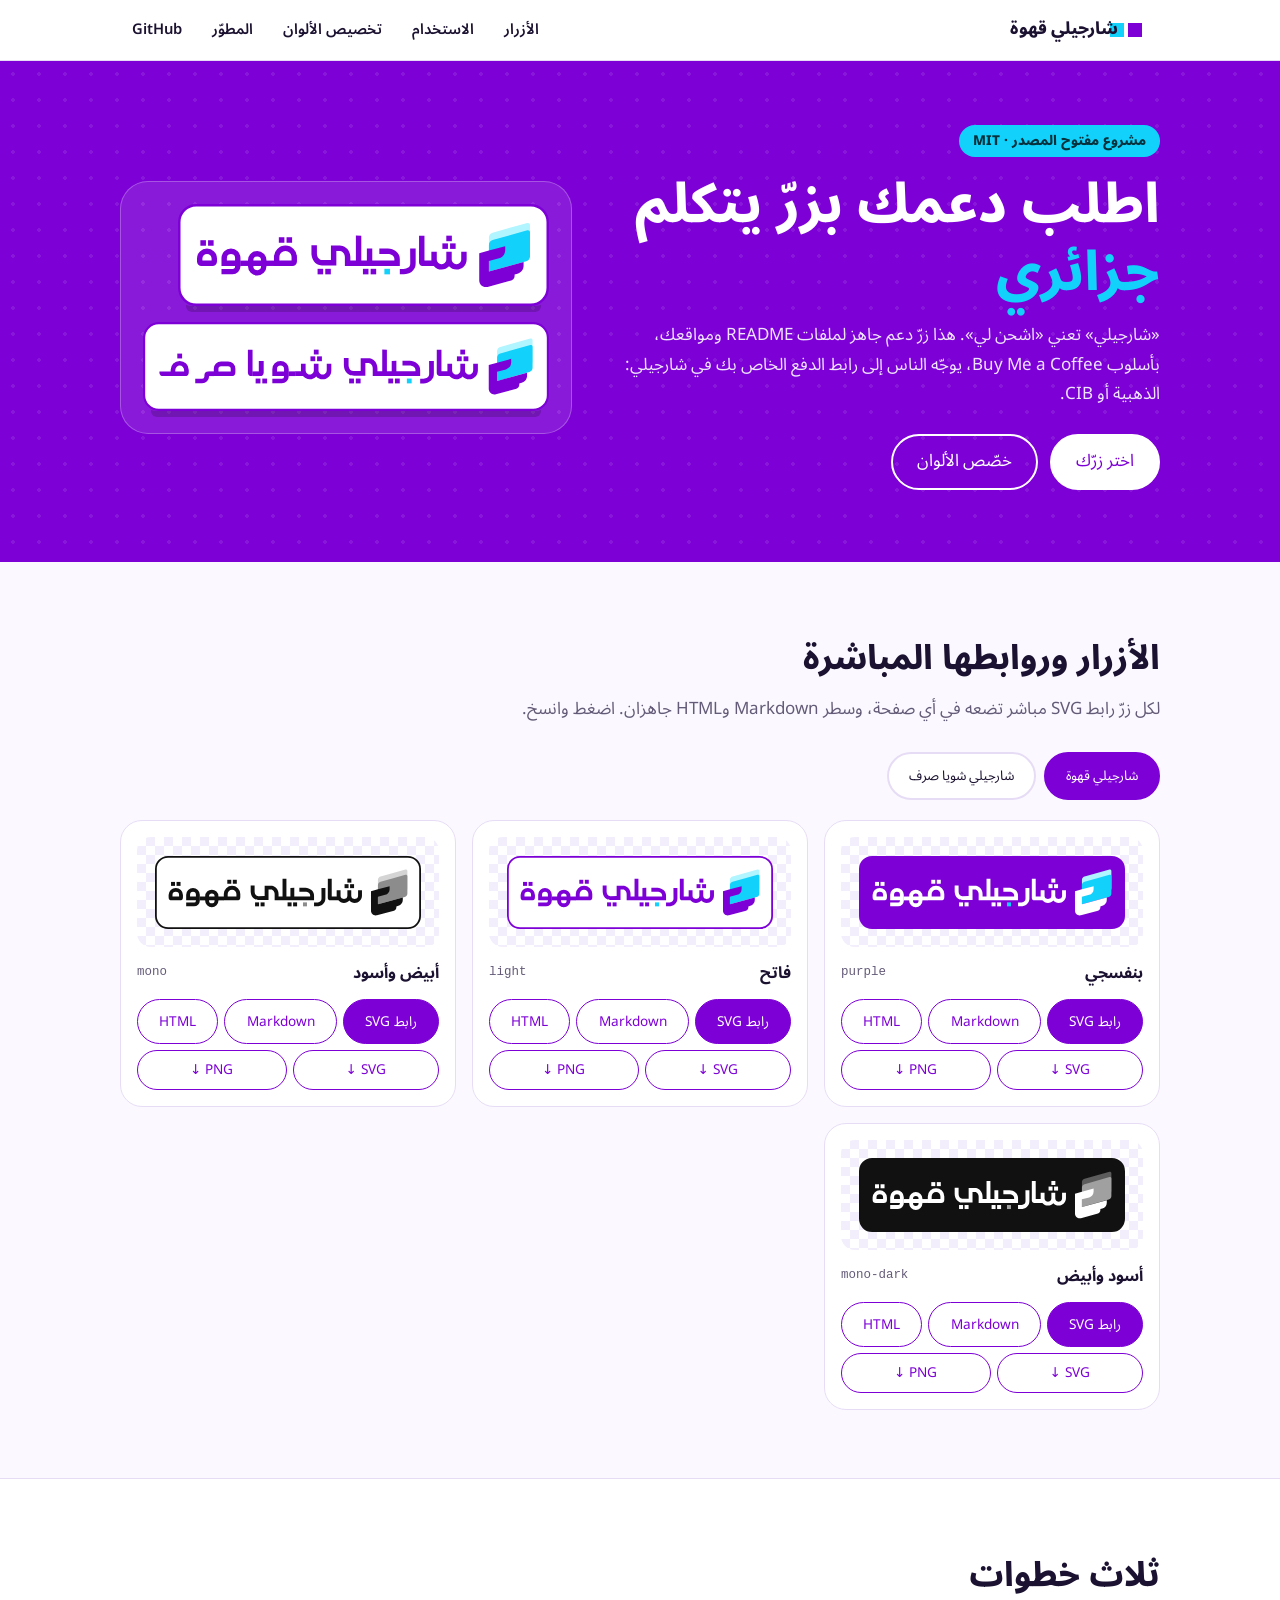
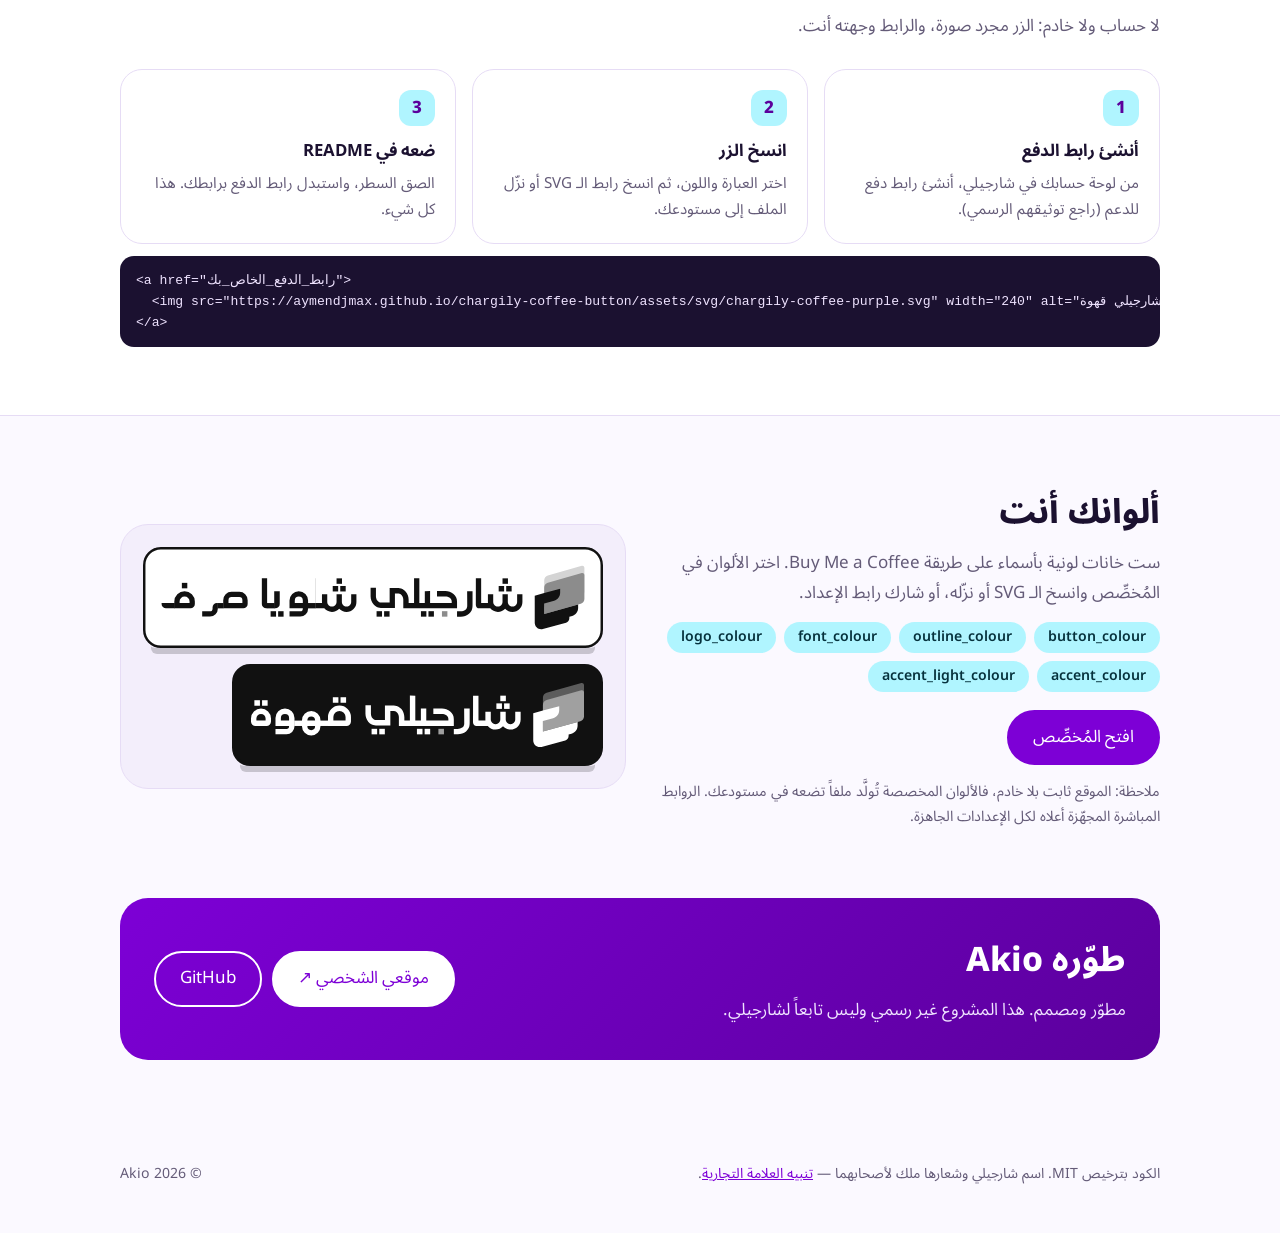
==== index.html @ 8baf1e0f "feat: landing page for GitHub Pages (direct SVG links for every button), developer card, README upda" ====
<!doctype html>
<html lang="ar" dir="rtl">
<head>
<meta charset="utf-8">
<meta name="viewport" content="width=device-width, initial-scale=1">
<title>شارجيلي قهوة — أزرار دعم جزائرية لمشاريعك مفتوحة المصدر</title>
<meta name="description" content="أزرار دعم جاهزة بالعربية والدارجة الجزائرية لملفات README، بأسلوب Buy Me a Coffee: «شارجيلي قهوة» و«شارجيلي شويا صرف». روابط SVG مباشرة وألوان قابلة للتخصيص.">
<meta name="theme-color" content="#7D00D6">
<link rel="canonical" href="https://aymendjmax.github.io/chargily-coffee-button/">
<meta property="og:type" content="website"><meta property="og:locale" content="ar_DZ">
<meta property="og:title" content="شارجيلي قهوة — أزرار دعم جزائرية">
<meta property="og:description" content="أزرار دعم بالعربية لـ README، بروابط SVG مباشرة وألوان قابلة للتخصيص.">
<meta property="og:image" content="https://aymendjmax.github.io/chargily-coffee-button/assets/png/chargily-coffee-purple.png">
<meta name="twitter:card" content="summary_large_image">
<link rel="icon" href="data:image/svg+xml,%3Csvg xmlns='http://www.w3.org/2000/svg' viewBox='0 0 100 100'%3E%3Ctext y='.9em' font-size='90'%3E%E2%98%95%3C/text%3E%3C/svg%3E">
<link rel="preconnect" href="https://fonts.googleapis.com"><link rel="preconnect" href="https://fonts.gstatic.com" crossorigin>
<link href="https://fonts.googleapis.com/css2?family=Noto+Sans+Arabic:wght@400;600;800&display=swap" rel="stylesheet">
<style>
:root{--p:#7D00D6;--pd:#5b009c;--c:#12d1fa;--pale:#b0f5ff;--ink:#1b1130;--mut:#645b78;--bg:#fbf9ff;--card:#fff;--line:#e6dcf5;--r:22px}
*{box-sizing:border-box}html{scroll-behavior:smooth}
body{margin:0;background:var(--bg);color:var(--ink);font:400 17px/1.75 "Noto Sans Arabic",system-ui,-apple-system,"Segoe UI",Tahoma,sans-serif}
a{color:var(--p)}img{max-width:100%;height:auto;display:block}
.wrap{max-width:1080px;margin:0 auto;padding:0 20px}
header{position:sticky;top:0;z-index:5;background:#fffffff2;backdrop-filter:blur(8px);border-bottom:1px solid var(--line)}
header .wrap{display:flex;align-items:center;justify-content:space-between;height:60px;gap:12px}
.brand{display:flex;align-items:center;gap:10px;font-weight:800;color:var(--ink);text-decoration:none}
.brand i{width:14px;height:14px;background:var(--p);box-shadow:-18px 0 0 var(--c);display:block;margin-inline-start:18px}
nav{display:flex;gap:6px;flex-wrap:wrap}
nav a{color:var(--ink);text-decoration:none;padding:6px 12px;border-radius:999px;font-size:.92rem;font-weight:600}
nav a:hover{background:var(--pale)}
.btn{display:inline-flex;align-items:center;gap:8px;border:2px solid var(--p);background:var(--p);color:#fff;border-radius:999px;padding:11px 24px;font:600 1rem/1 inherit;font-family:inherit;text-decoration:none;cursor:pointer;transition:transform .15s,box-shadow .15s}
.btn:hover{transform:translateY(-2px);box-shadow:0 8px 0 -2px var(--pale)}
.btn.alt{background:#fff;color:var(--p)}
.btn.sm{padding:7px 14px;font-size:.85rem;border-width:1.5px}
.hero{background:var(--p);color:#fff;position:relative;overflow:hidden}
.hero::before{content:"";position:absolute;inset:0;background-image:radial-gradient(#ffffff26 2px,transparent 2px);background-size:26px 26px;opacity:.6}
.hero .wrap{position:relative;display:grid;grid-template-columns:1.1fr .9fr;gap:36px;align-items:center;padding-top:64px;padding-bottom:72px}
.eyebrow{display:inline-block;background:var(--c);color:#06323d;font-weight:800;font-size:.85rem;padding:4px 14px;border-radius:999px}
h1{font-size:clamp(2rem,5.2vw,3.4rem);line-height:1.25;margin:14px 0;font-weight:800}
h1 em{font-style:normal;color:var(--c)}
.hero p{color:#efe3ff;max-width:34em;margin:0 0 24px}
.hero .btn{background:#fff;color:var(--p);border-color:#fff}.hero .btn.alt{background:transparent;color:#fff}
.hero .row{display:flex;gap:12px;flex-wrap:wrap}
.stack{background:#ffffff1a;border:1px solid #ffffff40;border-radius:28px;padding:22px;display:grid;gap:16px}
.stack img{border-radius:14px;box-shadow:0 14px 0 -8px #0000002e}
section{padding:68px 0}
h2{font-size:clamp(1.5rem,3.4vw,2.1rem);margin:0 0 6px;font-weight:800}
.lead{color:var(--mut);margin:0 0 28px;max-width:40em}
.tabs{display:flex;gap:8px;flex-wrap:wrap;margin-bottom:20px}
.tab{border:2px solid var(--line);background:#fff;color:var(--ink);border-radius:999px;padding:8px 20px;font:600 .95rem inherit;font-family:inherit;cursor:pointer}
.tab[aria-selected=true]{background:var(--p);border-color:var(--p);color:#fff}
.group[hidden]{display:none}
.grid{display:grid;grid-template-columns:repeat(auto-fill,minmax(310px,1fr));gap:16px}
.card{background:var(--card);border:1px solid var(--line);border-radius:var(--r);padding:16px;display:flex;flex-direction:column;gap:12px}
.card .pv{background:repeating-conic-gradient(#f3eefb 0 25%,#fff 0 50%) 0 0/18px 18px;border-radius:14px;padding:18px;display:grid;place-items:center;min-height:110px}
.card h3{margin:0;font-size:1rem;display:flex;justify-content:space-between;align-items:center}
.card h3 small{color:var(--mut);font-weight:400;font-family:ui-monospace,Menlo,Consolas,monospace;font-size:.78rem;direction:ltr}
.acts{display:flex;flex-wrap:wrap;gap:6px}
.acts .btn{flex:1 1 auto;justify-content:center}
.steps{display:grid;grid-template-columns:repeat(auto-fit,minmax(240px,1fr));gap:16px;counter-reset:s}
.step{background:#fff;border:1px solid var(--line);border-radius:var(--r);padding:20px;position:relative}
.step::before{counter-increment:s;content:counter(s);display:grid;place-items:center;width:36px;height:36px;border-radius:12px;background:var(--pale);color:var(--pd);font-weight:800;margin-bottom:10px}
.step h3{margin:0 0 4px;font-size:1.05rem}.step p{margin:0;color:var(--mut);font-size:.95rem}
pre,code{font-family:ui-monospace,SFMono-Regular,Menlo,Consolas,monospace;direction:ltr}
pre{background:#1b1130;color:#efe3ff;padding:14px 16px;border-radius:14px;overflow-x:auto;font-size:.82rem;text-align:left;margin:12px 0 0;line-height:1.6}
.band{background:#fff;border-block:1px solid var(--line)}
.two{display:grid;grid-template-columns:1fr 1fr;gap:28px;align-items:center}
.pills{display:flex;gap:8px;flex-wrap:wrap;margin:14px 0 0}
.pills span{background:var(--pale);color:#06323d;border-radius:999px;padding:3px 14px;font-weight:600;font-size:.88rem}
.dev{background:linear-gradient(135deg,var(--p),var(--pd));color:#fff;border-radius:28px;padding:34px;display:flex;gap:24px;align-items:center;justify-content:space-between;flex-wrap:wrap}
.dev h2{color:#fff}.dev p{margin:4px 0 0;color:#efe3ff}
.dev .btn{background:#fff;color:var(--p);border-color:#fff}.dev .btn.alt{background:transparent;color:#fff}
footer{padding:34px 0 46px;color:var(--mut);font-size:.88rem}
footer .wrap{display:flex;justify-content:space-between;gap:16px;flex-wrap:wrap}
#toast{position:fixed;inset-inline:0;bottom:22px;margin:auto;width:max-content;max-width:90%;background:var(--ink);color:#fff;padding:9px 18px;border-radius:999px;font-size:.9rem;opacity:0;pointer-events:none;transition:opacity .2s}
#toast.on{opacity:1}
@media(max-width:820px){.hero .wrap,.two{grid-template-columns:1fr}.hero .wrap{padding-top:44px;padding-bottom:48px}nav a:not(.keep){display:none}}
</style>
</head>
<body>
<header><div class="wrap">
  <a class="brand" href="#top"><i></i> شارجيلي قهوة</a>
  <nav><a href="#buttons" class="keep">الأزرار</a><a href="#use">الاستخدام</a><a href="builder/">تخصيص الألوان</a><a href="#dev">المطوّر</a>
  <a href="https://github.com/Aymendjmax/chargily-coffee-button" rel="noopener">GitHub</a></nav>
</div></header>

<main id="top">
<div class="hero"><div class="wrap">
  <div>
    <span class="eyebrow">مشروع مفتوح المصدر · MIT</span>
    <h1>اطلب دعمك بزرّ يتكلم <em>جزائري</em></h1>
    <p>«شارجيلي» تعني «اشحن لي». هذا زرّ دعم جاهز لملفات README ومواقعك، بأسلوب Buy Me a Coffee، يوجّه الناس إلى رابط الدفع الخاص بك في شارجيلي: الذهبية أو CIB.</p>
    <div class="row"><a class="btn" href="#buttons">اختر زرّك</a><a class="btn alt" href="builder/">خصّص الألوان</a></div>
  </div>
  <div class="stack">
    <img src="assets/svg/chargily-coffee-light.svg" alt="شارجيلي قهوة" width="371" height="103">
    <img src="assets/svg/chargily-sarf-light.svg" alt="شارجيلي شويا صرف" width="470" height="103">
  </div>
</div></div>

<section id="buttons"><div class="wrap">
  <h2>الأزرار وروابطها المباشرة</h2>
  <p class="lead">لكل زرّ رابط SVG مباشر تضعه في أي صفحة، وسطر Markdown وHTML جاهزان. اضغط وانسخ.</p>
  <div class="tabs" role="tablist" aria-label="العبارة"><button class="tab" role="tab" data-g="g-coffee" aria-selected="true">شارجيلي قهوة</button><button class="tab" role="tab" data-g="g-sarf" aria-selected="false">شارجيلي شويا صرف</button></div>
  <div class="group" id="g-coffee" role="tabpanel"><div class="grid"><article class="card"><div class="pv"><img src="assets/svg/chargily-coffee-purple.svg" alt="شارجيلي قهوة — بنفسجي" loading="lazy"></div><h3>بنفسجي<small>purple</small></h3><div class="acts"><button class="btn sm" data-copy="https://aymendjmax.github.io/chargily-coffee-button/assets/svg/chargily-coffee-purple.svg" data-msg="تم نسخ رابط SVG">رابط SVG</button><button class="btn sm alt" data-copy="[![شارجيلي قهوة](https://aymendjmax.github.io/chargily-coffee-button/assets/svg/chargily-coffee-purple.svg)](رابط_الدفع_الخاص_بك)" data-msg="تم نسخ Markdown">Markdown</button><button class="btn sm alt" data-copy="&lt;a href=&quot;رابط_الدفع_الخاص_بك&quot;>&lt;img src=&quot;https://aymendjmax.github.io/chargily-coffee-button/assets/svg/chargily-coffee-purple.svg&quot; width=&quot;240&quot; alt=&quot;شارجيلي قهوة&quot;>&lt;/a>" data-msg="تم نسخ HTML">HTML</button><a class="btn sm alt" href="assets/svg/chargily-coffee-purple.svg" download>SVG ↓</a><a class="btn sm alt" href="assets/png/chargily-coffee-purple.png" download>PNG ↓</a></div></article><article class="card"><div class="pv"><img src="assets/svg/chargily-coffee-light.svg" alt="شارجيلي قهوة — فاتح" loading="lazy"></div><h3>فاتح<small>light</small></h3><div class="acts"><button class="btn sm" data-copy="https://aymendjmax.github.io/chargily-coffee-button/assets/svg/chargily-coffee-light.svg" data-msg="تم نسخ رابط SVG">رابط SVG</button><button class="btn sm alt" data-copy="[![شارجيلي قهوة](https://aymendjmax.github.io/chargily-coffee-button/assets/svg/chargily-coffee-light.svg)](رابط_الدفع_الخاص_بك)" data-msg="تم نسخ Markdown">Markdown</button><button class="btn sm alt" data-copy="&lt;a href=&quot;رابط_الدفع_الخاص_بك&quot;>&lt;img src=&quot;https://aymendjmax.github.io/chargily-coffee-button/assets/svg/chargily-coffee-light.svg&quot; width=&quot;240&quot; alt=&quot;شارجيلي قهوة&quot;>&lt;/a>" data-msg="تم نسخ HTML">HTML</button><a class="btn sm alt" href="assets/svg/chargily-coffee-light.svg" download>SVG ↓</a><a class="btn sm alt" href="assets/png/chargily-coffee-light.png" download>PNG ↓</a></div></article><article class="card"><div class="pv"><img src="assets/svg/chargily-coffee-mono.svg" alt="شارجيلي قهوة — أبيض وأسود" loading="lazy"></div><h3>أبيض وأسود<small>mono</small></h3><div class="acts"><button class="btn sm" data-copy="https://aymendjmax.github.io/chargily-coffee-button/assets/svg/chargily-coffee-mono.svg" data-msg="تم نسخ رابط SVG">رابط SVG</button><button class="btn sm alt" data-copy="[![شارجيلي قهوة](https://aymendjmax.github.io/chargily-coffee-button/assets/svg/chargily-coffee-mono.svg)](رابط_الدفع_الخاص_بك)" data-msg="تم نسخ Markdown">Markdown</button><button class="btn sm alt" data-copy="&lt;a href=&quot;رابط_الدفع_الخاص_بك&quot;>&lt;img src=&quot;https://aymendjmax.github.io/chargily-coffee-button/assets/svg/chargily-coffee-mono.svg&quot; width=&quot;240&quot; alt=&quot;شارجيلي قهوة&quot;>&lt;/a>" data-msg="تم نسخ HTML">HTML</button><a class="btn sm alt" href="assets/svg/chargily-coffee-mono.svg" download>SVG ↓</a><a class="btn sm alt" href="assets/png/chargily-coffee-mono.png" download>PNG ↓</a></div></article><article class="card"><div class="pv"><img src="assets/svg/chargily-coffee-mono-dark.svg" alt="شارجيلي قهوة — أسود وأبيض" loading="lazy"></div><h3>أسود وأبيض<small>mono-dark</small></h3><div class="acts"><button class="btn sm" data-copy="https://aymendjmax.github.io/chargily-coffee-button/assets/svg/chargily-coffee-mono-dark.svg" data-msg="تم نسخ رابط SVG">رابط SVG</button><button class="btn sm alt" data-copy="[![شارجيلي قهوة](https://aymendjmax.github.io/chargily-coffee-button/assets/svg/chargily-coffee-mono-dark.svg)](رابط_الدفع_الخاص_بك)" data-msg="تم نسخ Markdown">Markdown</button><button class="btn sm alt" data-copy="&lt;a href=&quot;رابط_الدفع_الخاص_بك&quot;>&lt;img src=&quot;https://aymendjmax.github.io/chargily-coffee-button/assets/svg/chargily-coffee-mono-dark.svg&quot; width=&quot;240&quot; alt=&quot;شارجيلي قهوة&quot;>&lt;/a>" data-msg="تم نسخ HTML">HTML</button><a class="btn sm alt" href="assets/svg/chargily-coffee-mono-dark.svg" download>SVG ↓</a><a class="btn sm alt" href="assets/png/chargily-coffee-mono-dark.png" download>PNG ↓</a></div></article></div></div><div class="group" id="g-sarf" role="tabpanel" hidden><div class="grid"><article class="card"><div class="pv"><img src="assets/svg/chargily-sarf-purple.svg" alt="شارجيلي شويا صرف — بنفسجي" loading="lazy"></div><h3>بنفسجي<small>purple</small></h3><div class="acts"><button class="btn sm" data-copy="https://aymendjmax.github.io/chargily-coffee-button/assets/svg/chargily-sarf-purple.svg" data-msg="تم نسخ رابط SVG">رابط SVG</button><button class="btn sm alt" data-copy="[![شارجيلي شويا صرف](https://aymendjmax.github.io/chargily-coffee-button/assets/svg/chargily-sarf-purple.svg)](رابط_الدفع_الخاص_بك)" data-msg="تم نسخ Markdown">Markdown</button><button class="btn sm alt" data-copy="&lt;a href=&quot;رابط_الدفع_الخاص_بك&quot;>&lt;img src=&quot;https://aymendjmax.github.io/chargily-coffee-button/assets/svg/chargily-sarf-purple.svg&quot; width=&quot;240&quot; alt=&quot;شارجيلي شويا صرف&quot;>&lt;/a>" data-msg="تم نسخ HTML">HTML</button><a class="btn sm alt" href="assets/svg/chargily-sarf-purple.svg" download>SVG ↓</a><a class="btn sm alt" href="assets/png/chargily-sarf-purple.png" download>PNG ↓</a></div></article><article class="card"><div class="pv"><img src="assets/svg/chargily-sarf-light.svg" alt="شارجيلي شويا صرف — فاتح" loading="lazy"></div><h3>فاتح<small>light</small></h3><div class="acts"><button class="btn sm" data-copy="https://aymendjmax.github.io/chargily-coffee-button/assets/svg/chargily-sarf-light.svg" data-msg="تم نسخ رابط SVG">رابط SVG</button><button class="btn sm alt" data-copy="[![شارجيلي شويا صرف](https://aymendjmax.github.io/chargily-coffee-button/assets/svg/chargily-sarf-light.svg)](رابط_الدفع_الخاص_بك)" data-msg="تم نسخ Markdown">Markdown</button><button class="btn sm alt" data-copy="&lt;a href=&quot;رابط_الدفع_الخاص_بك&quot;>&lt;img src=&quot;https://aymendjmax.github.io/chargily-coffee-button/assets/svg/chargily-sarf-light.svg&quot; width=&quot;240&quot; alt=&quot;شارجيلي شويا صرف&quot;>&lt;/a>" data-msg="تم نسخ HTML">HTML</button><a class="btn sm alt" href="assets/svg/chargily-sarf-light.svg" download>SVG ↓</a><a class="btn sm alt" href="assets/png/chargily-sarf-light.png" download>PNG ↓</a></div></article><article class="card"><div class="pv"><img src="assets/svg/chargily-sarf-mono.svg" alt="شارجيلي شويا صرف — أبيض وأسود" loading="lazy"></div><h3>أبيض وأسود<small>mono</small></h3><div class="acts"><button class="btn sm" data-copy="https://aymendjmax.github.io/chargily-coffee-button/assets/svg/chargily-sarf-mono.svg" data-msg="تم نسخ رابط SVG">رابط SVG</button><button class="btn sm alt" data-copy="[![شارجيلي شويا صرف](https://aymendjmax.github.io/chargily-coffee-button/assets/svg/chargily-sarf-mono.svg)](رابط_الدفع_الخاص_بك)" data-msg="تم نسخ Markdown">Markdown</button><button class="btn sm alt" data-copy="&lt;a href=&quot;رابط_الدفع_الخاص_بك&quot;>&lt;img src=&quot;https://aymendjmax.github.io/chargily-coffee-button/assets/svg/chargily-sarf-mono.svg&quot; width=&quot;240&quot; alt=&quot;شارجيلي شويا صرف&quot;>&lt;/a>" data-msg="تم نسخ HTML">HTML</button><a class="btn sm alt" href="assets/svg/chargily-sarf-mono.svg" download>SVG ↓</a><a class="btn sm alt" href="assets/png/chargily-sarf-mono.png" download>PNG ↓</a></div></article><article class="card"><div class="pv"><img src="assets/svg/chargily-sarf-mono-dark.svg" alt="شارجيلي شويا صرف — أسود وأبيض" loading="lazy"></div><h3>أسود وأبيض<small>mono-dark</small></h3><div class="acts"><button class="btn sm" data-copy="https://aymendjmax.github.io/chargily-coffee-button/assets/svg/chargily-sarf-mono-dark.svg" data-msg="تم نسخ رابط SVG">رابط SVG</button><button class="btn sm alt" data-copy="[![شارجيلي شويا صرف](https://aymendjmax.github.io/chargily-coffee-button/assets/svg/chargily-sarf-mono-dark.svg)](رابط_الدفع_الخاص_بك)" data-msg="تم نسخ Markdown">Markdown</button><button class="btn sm alt" data-copy="&lt;a href=&quot;رابط_الدفع_الخاص_بك&quot;>&lt;img src=&quot;https://aymendjmax.github.io/chargily-coffee-button/assets/svg/chargily-sarf-mono-dark.svg&quot; width=&quot;240&quot; alt=&quot;شارجيلي شويا صرف&quot;>&lt;/a>" data-msg="تم نسخ HTML">HTML</button><a class="btn sm alt" href="assets/svg/chargily-sarf-mono-dark.svg" download>SVG ↓</a><a class="btn sm alt" href="assets/png/chargily-sarf-mono-dark.png" download>PNG ↓</a></div></article></div></div>
</div></section>

<section id="use" class="band"><div class="wrap">
  <h2>ثلاث خطوات</h2>
  <p class="lead">لا حساب ولا خادم: الزر مجرد صورة، والرابط وجهته أنت.</p>
  <div class="steps">
    <div class="step"><h3>أنشئ رابط الدفع</h3><p>من لوحة حسابك في شارجيلي، أنشئ رابط دفع للدعم (راجع توثيقهم الرسمي).</p></div>
    <div class="step"><h3>انسخ الزر</h3><p>اختر العبارة واللون، ثم انسخ رابط الـ SVG أو نزّل الملف إلى مستودعك.</p></div>
    <div class="step"><h3>ضعه في README</h3><p>الصق السطر، واستبدل رابط الدفع برابطك. هذا كل شيء.</p></div>
  </div>
  <pre id="snip">&lt;a href="رابط_الدفع_الخاص_بك"&gt;
  &lt;img src="https://aymendjmax.github.io/chargily-coffee-button/assets/svg/chargily-coffee-purple.svg" width="240" alt="شارجيلي قهوة"&gt;
&lt;/a&gt;</pre>
</div></section>

<section><div class="wrap two">
  <div>
    <h2>ألوانك أنت</h2>
    <p class="lead" style="margin-bottom:10px">ست خانات لونية بأسماء على طريقة Buy Me a Coffee. اختر الألوان في المُخصِّص وانسخ الـ SVG أو نزّله، أو شارك رابط الإعداد.</p>
    <div class="pills"><span>button_colour</span><span>outline_colour</span><span>font_colour</span><span>logo_colour</span><span>accent_colour</span><span>accent_light_colour</span></div>
    <p style="margin:18px 0 0"><a class="btn" href="builder/">افتح المُخصِّص</a></p>
    <p class="lead" style="margin:14px 0 0;font-size:.9rem">ملاحظة: الموقع ثابت بلا خادم، فالألوان المخصصة تُولَّد ملفاً تضعه في مستودعك. الروابط المباشرة المجهّزة أعلاه لكل الإعدادات الجاهزة.</p>
  </div>
  <div class="stack" style="background:#f3eefb;border-color:var(--line)"><img src="assets/svg/chargily-sarf-mono.svg" alt="شارجيلي شويا صرف — أبيض وأسود" width="470" height="103"><img src="assets/svg/chargily-coffee-mono-dark.svg" alt="شارجيلي قهوة — أسود وأبيض" width="371" height="103"></div>
</div></section>

<section id="dev" style="padding-top:0"><div class="wrap">
  <div class="dev">
    <div><h2>طوّره Akio</h2><p>مطوّر ومصمم. هذا المشروع غير رسمي وليس تابعاً لشارجيلي.</p></div>
    <div class="row" style="display:flex;gap:10px;flex-wrap:wrap">
      <a class="btn" href="https://akio-web.vercel.app" target="_blank" rel="noopener">موقعي الشخصي ↗</a>
      <a class="btn alt" href="https://github.com/Aymendjmax" target="_blank" rel="noopener">GitHub</a>
    </div>
  </div>
</div></section>
</main>

<footer><div class="wrap">
  <span>الكود بترخيص MIT. اسم شارجيلي وشعارها ملك لأصحابهما — <a href="https://github.com/Aymendjmax/chargily-coffee-button/blob/main/NOTICE.md">تنبيه العلامة التجارية</a>.</span>
  <span>© 2026 Akio</span>
</div></footer>
<div id="toast" role="status"></div>
<script>
const $=(s,e=document)=>e.querySelector(s),$$=(s,e=document)=>[...e.querySelectorAll(s)];
function toast(m){const t=$("#toast");t.textContent=m;t.classList.add("on");clearTimeout(toast.t);toast.t=setTimeout(()=>t.classList.remove("on"),1800)}
async function copy(txt,msg){try{await navigator.clipboard.writeText(txt);toast(msg)}catch(e){const a=document.createElement("textarea");a.value=txt;a.style.cssText="position:fixed;opacity:0";document.body.appendChild(a);a.select();let ok=false;try{ok=document.execCommand("copy")}catch(_){}a.remove();toast(ok?msg:"تعذّر النسخ تلقائياً")}}
document.addEventListener("click",e=>{const b=e.target.closest("[data-copy]");if(b){e.preventDefault();copy(b.dataset.copy,b.dataset.msg||"تم النسخ")}});
$$(".tab").forEach(t=>t.addEventListener("click",()=>{$$(".tab").forEach(x=>x.setAttribute("aria-selected",x===t));$$(".group").forEach(g=>g.hidden=g.id!==t.dataset.g)}));
</script>
</body>
</html>
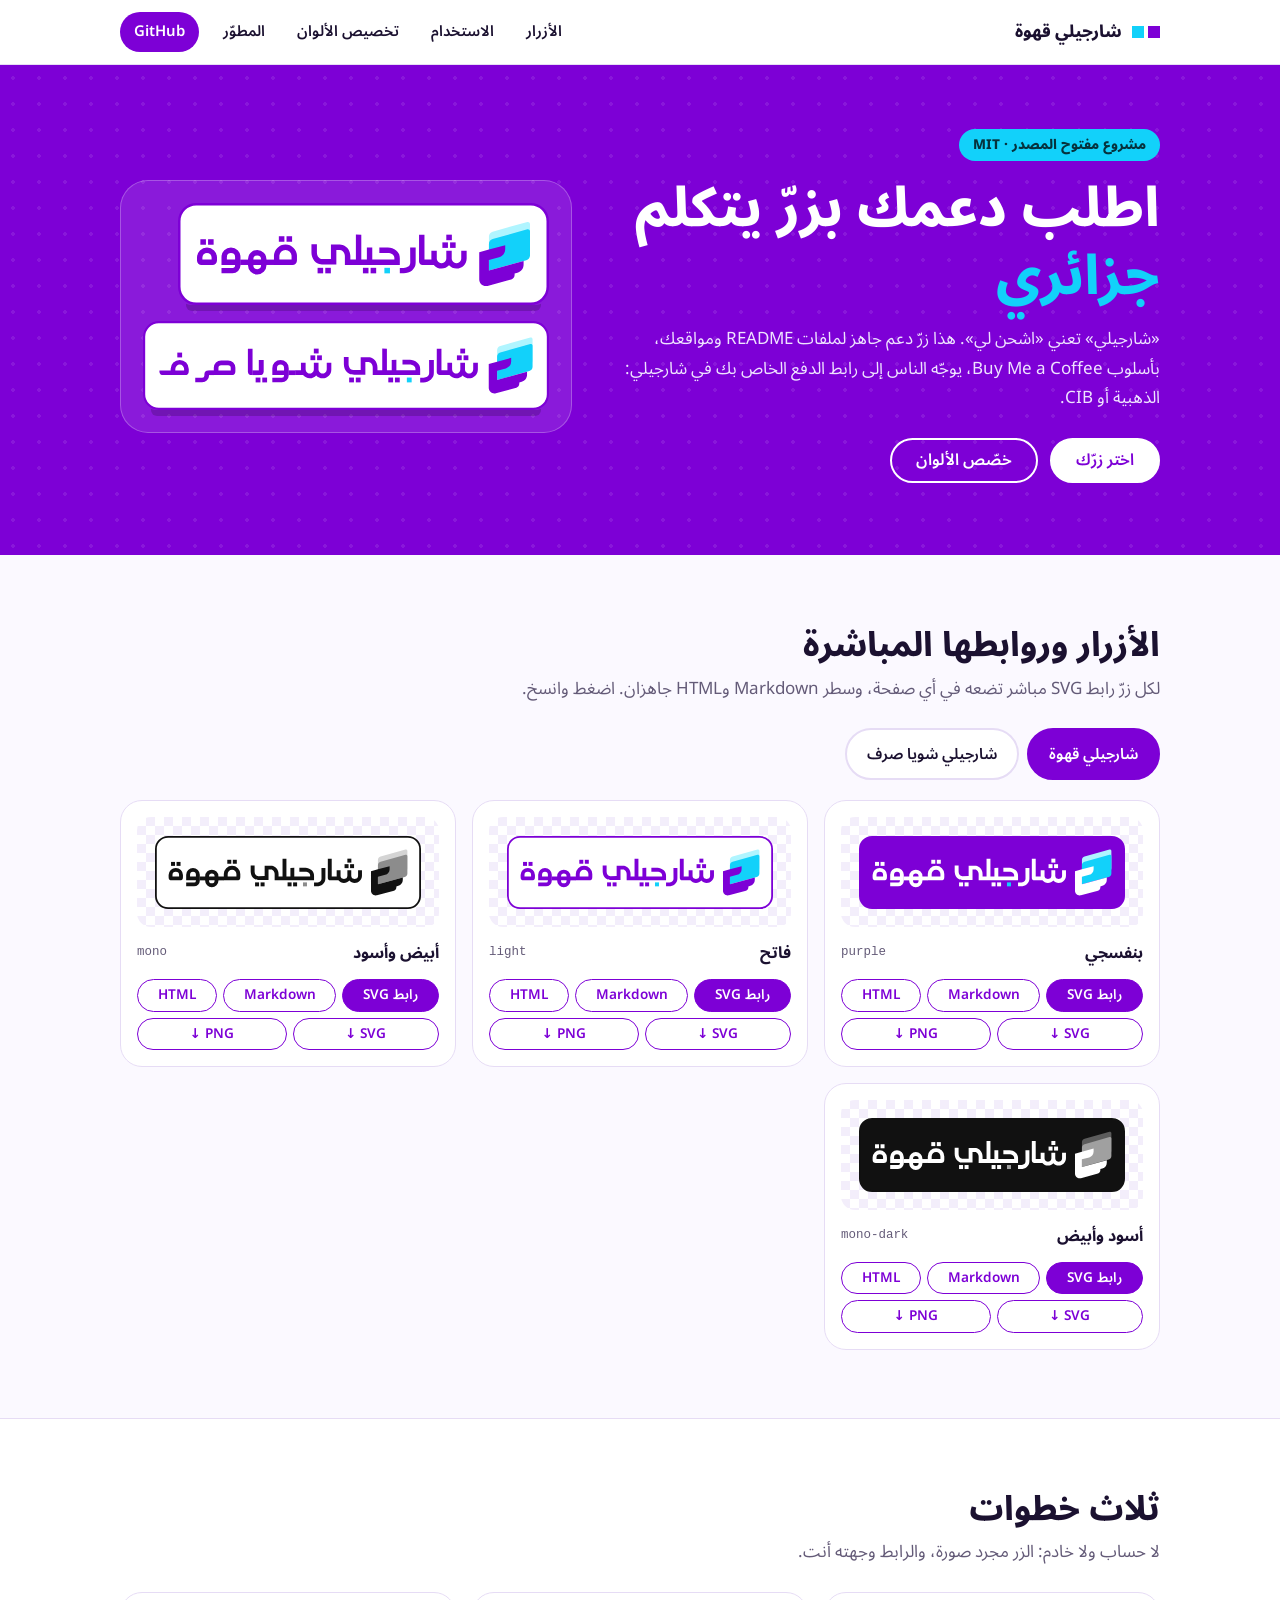
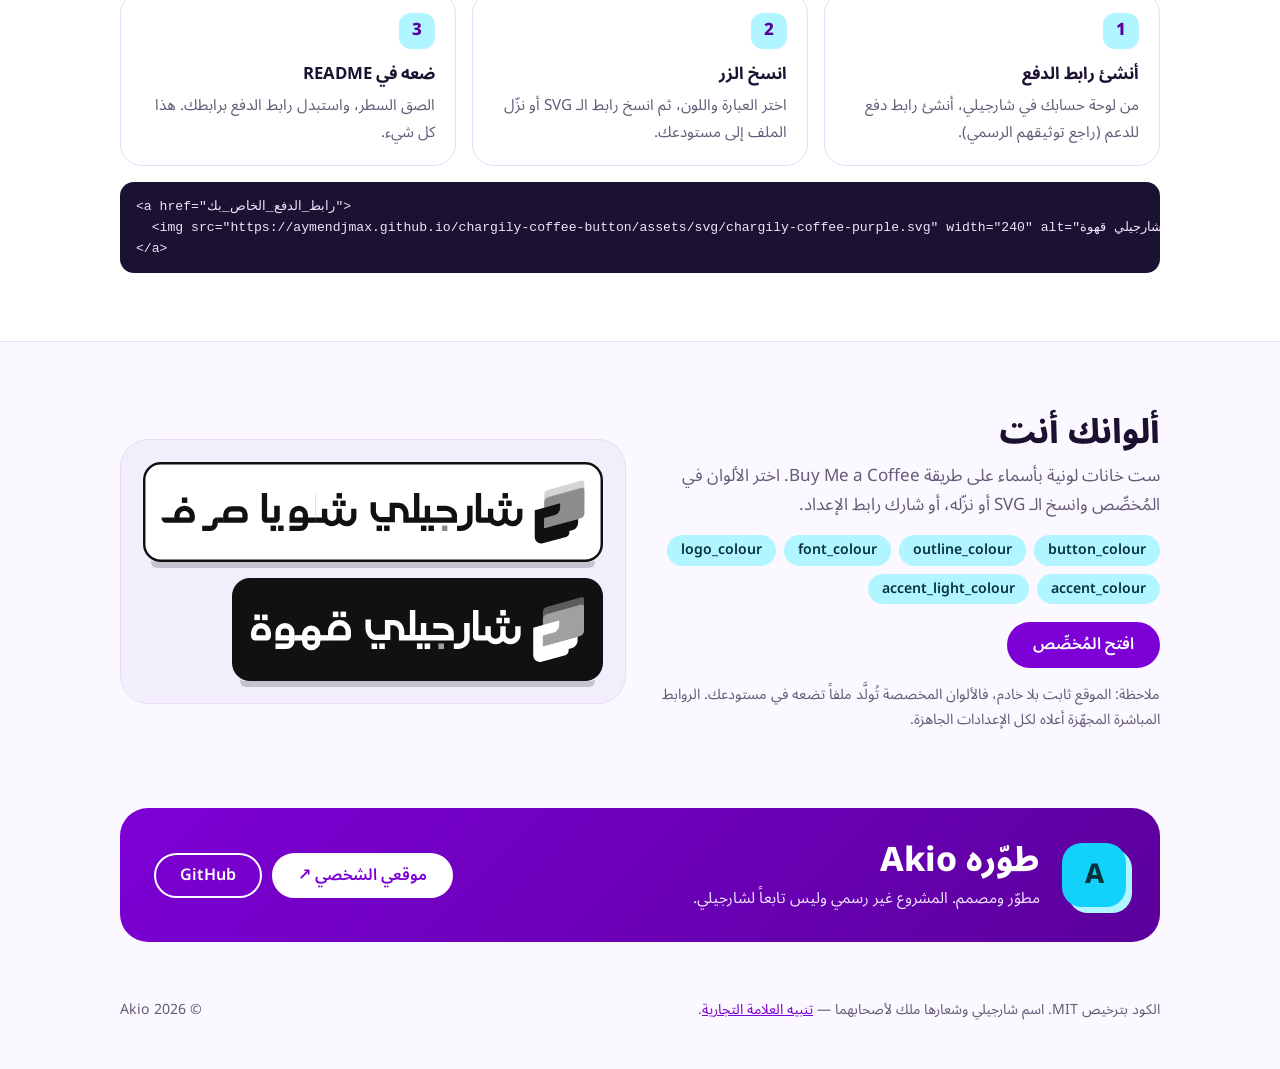
==== commit 15a59028: "fix(site): responsive header, developer card for all screens; customizer page now shares the site's " ====
--- a/index.html
+++ b/index.html
@@ -17,72 +17,76 @@
 <link href="https://fonts.googleapis.com/css2?family=Noto+Sans+Arabic:wght@400;600;800&display=swap" rel="stylesheet">
 <style>
 :root{--p:#7D00D6;--pd:#5b009c;--c:#12d1fa;--pale:#b0f5ff;--ink:#1b1130;--mut:#645b78;--bg:#fbf9ff;--card:#fff;--line:#e6dcf5;--r:22px}
-*{box-sizing:border-box}html{scroll-behavior:smooth}
+*,*::before,*::after{box-sizing:border-box}html{scroll-behavior:smooth;scroll-padding-top:76px}
 body{margin:0;background:var(--bg);color:var(--ink);font:400 17px/1.75 "Noto Sans Arabic",system-ui,-apple-system,"Segoe UI",Tahoma,sans-serif}
-a{color:var(--p)}img{max-width:100%;height:auto;display:block}
+a{color:var(--p)}img{max-width:100%;height:auto;display:block}:focus-visible{outline:3px solid var(--c);outline-offset:2px}
 .wrap{max-width:1080px;margin:0 auto;padding:0 20px}
-header{position:sticky;top:0;z-index:5;background:#fffffff2;backdrop-filter:blur(8px);border-bottom:1px solid var(--line)}
-header .wrap{display:flex;align-items:center;justify-content:space-between;height:60px;gap:12px}
-.brand{display:flex;align-items:center;gap:10px;font-weight:800;color:var(--ink);text-decoration:none}
-.brand i{width:14px;height:14px;background:var(--p);box-shadow:-18px 0 0 var(--c);display:block;margin-inline-start:18px}
-nav{display:flex;gap:6px;flex-wrap:wrap}
-nav a{color:var(--ink);text-decoration:none;padding:6px 12px;border-radius:999px;font-size:.92rem;font-weight:600}
-nav a:hover{background:var(--pale)}
-.btn{display:inline-flex;align-items:center;gap:8px;border:2px solid var(--p);background:var(--p);color:#fff;border-radius:999px;padding:11px 24px;font:600 1rem/1 inherit;font-family:inherit;text-decoration:none;cursor:pointer;transition:transform .15s,box-shadow .15s}
+.site-header{position:sticky;top:0;z-index:20;background:#ffffffee;backdrop-filter:blur(10px);border-bottom:1px solid var(--line)}
+.bar{display:flex;align-items:center;gap:16px;height:64px}
+.brand{display:flex;align-items:center;gap:10px;font-weight:800;font-size:1.05rem;color:var(--ink);text-decoration:none;white-space:nowrap}
+.dots{display:flex;gap:4px}.dots i{width:12px;height:12px;background:var(--p);display:block}.dots i+i{background:var(--c)}
+#nav{display:flex;align-items:center;gap:4px;margin-inline-start:auto}
+#nav a{color:var(--ink);text-decoration:none;padding:7px 14px;border-radius:999px;font-weight:600;font-size:.93rem}
+#nav a:hover,#nav a[aria-current=page]{background:var(--pale);color:var(--pd)}
+#nav a.gh{background:var(--p);color:#fff;margin-inline-start:6px}#nav a.gh:hover{background:var(--pd)}
+#menu{display:none;margin-inline-start:auto;width:44px;height:44px;border:2px solid var(--line);background:#fff;color:var(--ink);border-radius:12px;font-size:1.3rem;line-height:1;cursor:pointer;place-items:center}
+.btn{display:inline-flex;align-items:center;justify-content:center;gap:8px;border:2px solid var(--p);background:var(--p);color:#fff;border-radius:999px;padding:11px 24px;font:600 1rem/1.2 "Noto Sans Arabic",system-ui,sans-serif;text-decoration:none;cursor:pointer;transition:transform .15s,box-shadow .15s}
 .btn:hover{transform:translateY(-2px);box-shadow:0 8px 0 -2px var(--pale)}
-.btn.alt{background:#fff;color:var(--p)}
-.btn.sm{padding:7px 14px;font-size:.85rem;border-width:1.5px}
+.btn.alt{background:#fff;color:var(--p)}.btn.sm{padding:7px 14px;font-size:.85rem;border-width:1.5px}
+h2{font-size:clamp(1.5rem,3.4vw,2.1rem);line-height:1.35;margin:0 0 6px;font-weight:800}
+.lead{color:var(--mut);margin:0 0 24px;max-width:40em}
+.devsec{padding:8px 0 56px}
+.dev{display:grid;grid-template-columns:auto 1fr auto;gap:22px;align-items:center;background:linear-gradient(135deg,var(--p),var(--pd));color:#fff;border-radius:28px;padding:30px 34px}
+.dev .av{width:64px;height:64px;border-radius:20px;background:var(--c);color:#06323d;display:grid;place-items:center;font-weight:800;font-size:1.7rem;box-shadow:6px 6px 0 var(--pale)}
+.dev h2{color:#fff;margin:0}.dev p{margin:2px 0 0;color:#efe3ff;font-size:.97rem}
+.dev .links{display:flex;gap:10px}.dev .btn{background:#fff;color:var(--p);border-color:#fff}.dev .btn.alt{background:transparent;color:#fff}
+footer{padding:0 0 46px;color:var(--mut);font-size:.88rem}footer .wrap{display:flex;justify-content:space-between;gap:10px 20px;flex-wrap:wrap}
+#toast{position:fixed;inset-inline:0;bottom:22px;margin:auto;width:max-content;max-width:90%;background:var(--ink);color:#fff;padding:9px 18px;border-radius:999px;font-size:.9rem;opacity:0;pointer-events:none;transition:opacity .2s;z-index:30}
+#toast.on,#toast.show{opacity:1}
+@media(max-width:820px){
+ #menu{display:grid}
+ #nav{display:none;position:absolute;top:100%;inset-inline:0;flex-direction:column;align-items:stretch;gap:2px;margin:0;padding:10px 16px 16px;background:#fff;border-bottom:1px solid var(--line);box-shadow:0 18px 30px -18px #1b11302e}
+ #nav.open{display:flex}#nav a{padding:12px 14px;border-radius:12px;font-size:1rem}#nav a.gh{margin:6px 0 0;text-align:center}
+ .dev{grid-template-columns:auto 1fr;padding:26px 22px}.dev .links{grid-column:1/-1;display:grid;grid-template-columns:1fr 1fr}
+}
+@media(max-width:480px){
+ body{font-size:16px}.dev{grid-template-columns:1fr;justify-items:center;text-align:center}.dev .links{grid-template-columns:1fr;width:100%}footer .wrap{flex-direction:column;text-align:center}
+}
+
+section{padding:68px 0}
 .hero{background:var(--p);color:#fff;position:relative;overflow:hidden}
 .hero::before{content:"";position:absolute;inset:0;background-image:radial-gradient(#ffffff26 2px,transparent 2px);background-size:26px 26px;opacity:.6}
 .hero .wrap{position:relative;display:grid;grid-template-columns:1.1fr .9fr;gap:36px;align-items:center;padding-top:64px;padding-bottom:72px}
 .eyebrow{display:inline-block;background:var(--c);color:#06323d;font-weight:800;font-size:.85rem;padding:4px 14px;border-radius:999px}
-h1{font-size:clamp(2rem,5.2vw,3.4rem);line-height:1.25;margin:14px 0;font-weight:800}
-h1 em{font-style:normal;color:var(--c)}
-.hero p{color:#efe3ff;max-width:34em;margin:0 0 24px}
-.hero .btn{background:#fff;color:var(--p);border-color:#fff}.hero .btn.alt{background:transparent;color:#fff}
+h1{font-size:clamp(2rem,5.2vw,3.4rem);line-height:1.25;margin:14px 0;font-weight:800}h1 em{font-style:normal;color:var(--c)}
+.hero p{color:#efe3ff;max-width:34em;margin:0 0 24px}.hero .btn{background:#fff;color:var(--p);border-color:#fff}.hero .btn.alt{background:transparent;color:#fff}
 .hero .row{display:flex;gap:12px;flex-wrap:wrap}
 .stack{background:#ffffff1a;border:1px solid #ffffff40;border-radius:28px;padding:22px;display:grid;gap:16px}
 .stack img{border-radius:14px;box-shadow:0 14px 0 -8px #0000002e}
-section{padding:68px 0}
-h2{font-size:clamp(1.5rem,3.4vw,2.1rem);margin:0 0 6px;font-weight:800}
-.lead{color:var(--mut);margin:0 0 28px;max-width:40em}
 .tabs{display:flex;gap:8px;flex-wrap:wrap;margin-bottom:20px}
-.tab{border:2px solid var(--line);background:#fff;color:var(--ink);border-radius:999px;padding:8px 20px;font:600 .95rem inherit;font-family:inherit;cursor:pointer}
+.tab{border:2px solid var(--line);background:#fff;color:var(--ink);border-radius:999px;padding:8px 20px;font:600 .95rem "Noto Sans Arabic",sans-serif;cursor:pointer}
 .tab[aria-selected=true]{background:var(--p);border-color:var(--p);color:#fff}
 .group[hidden]{display:none}
-.grid{display:grid;grid-template-columns:repeat(auto-fill,minmax(310px,1fr));gap:16px}
+.grid{display:grid;grid-template-columns:repeat(auto-fill,minmax(min(100%,310px),1fr));gap:16px}
 .card{background:var(--card);border:1px solid var(--line);border-radius:var(--r);padding:16px;display:flex;flex-direction:column;gap:12px}
 .card .pv{background:repeating-conic-gradient(#f3eefb 0 25%,#fff 0 50%) 0 0/18px 18px;border-radius:14px;padding:18px;display:grid;place-items:center;min-height:110px}
 .card h3{margin:0;font-size:1rem;display:flex;justify-content:space-between;align-items:center}
 .card h3 small{color:var(--mut);font-weight:400;font-family:ui-monospace,Menlo,Consolas,monospace;font-size:.78rem;direction:ltr}
-.acts{display:flex;flex-wrap:wrap;gap:6px}
-.acts .btn{flex:1 1 auto;justify-content:center}
-.steps{display:grid;grid-template-columns:repeat(auto-fit,minmax(240px,1fr));gap:16px;counter-reset:s}
-.step{background:#fff;border:1px solid var(--line);border-radius:var(--r);padding:20px;position:relative}
+.acts{display:flex;flex-wrap:wrap;gap:6px}.acts .btn{flex:1 1 auto}
+.steps{display:grid;grid-template-columns:repeat(auto-fit,minmax(min(100%,240px),1fr));gap:16px;counter-reset:s}
+.step{background:#fff;border:1px solid var(--line);border-radius:var(--r);padding:20px}
 .step::before{counter-increment:s;content:counter(s);display:grid;place-items:center;width:36px;height:36px;border-radius:12px;background:var(--pale);color:var(--pd);font-weight:800;margin-bottom:10px}
 .step h3{margin:0 0 4px;font-size:1.05rem}.step p{margin:0;color:var(--mut);font-size:.95rem}
 pre,code{font-family:ui-monospace,SFMono-Regular,Menlo,Consolas,monospace;direction:ltr}
-pre{background:#1b1130;color:#efe3ff;padding:14px 16px;border-radius:14px;overflow-x:auto;font-size:.82rem;text-align:left;margin:12px 0 0;line-height:1.6}
+pre{background:#1b1130;color:#efe3ff;padding:14px 16px;border-radius:14px;overflow-x:auto;font-size:.82rem;text-align:left;margin:16px 0 0;line-height:1.6}
 .band{background:#fff;border-block:1px solid var(--line)}
 .two{display:grid;grid-template-columns:1fr 1fr;gap:28px;align-items:center}
-.pills{display:flex;gap:8px;flex-wrap:wrap;margin:14px 0 0}
-.pills span{background:var(--pale);color:#06323d;border-radius:999px;padding:3px 14px;font-weight:600;font-size:.88rem}
-.dev{background:linear-gradient(135deg,var(--p),var(--pd));color:#fff;border-radius:28px;padding:34px;display:flex;gap:24px;align-items:center;justify-content:space-between;flex-wrap:wrap}
-.dev h2{color:#fff}.dev p{margin:4px 0 0;color:#efe3ff}
-.dev .btn{background:#fff;color:var(--p);border-color:#fff}.dev .btn.alt{background:transparent;color:#fff}
-footer{padding:34px 0 46px;color:var(--mut);font-size:.88rem}
-footer .wrap{display:flex;justify-content:space-between;gap:16px;flex-wrap:wrap}
-#toast{position:fixed;inset-inline:0;bottom:22px;margin:auto;width:max-content;max-width:90%;background:var(--ink);color:#fff;padding:9px 18px;border-radius:999px;font-size:.9rem;opacity:0;pointer-events:none;transition:opacity .2s}
-#toast.on{opacity:1}
-@media(max-width:820px){.hero .wrap,.two{grid-template-columns:1fr}.hero .wrap{padding-top:44px;padding-bottom:48px}nav a:not(.keep){display:none}}
+.pills{display:flex;gap:8px;flex-wrap:wrap;margin:14px 0 0}.pills span{background:var(--pale);color:#06323d;border-radius:999px;padding:3px 14px;font-weight:600;font-size:.88rem;direction:ltr}
+@media(max-width:820px){.hero .wrap,.two{grid-template-columns:1fr}.hero .wrap{padding-top:44px;padding-bottom:48px}section{padding:52px 0}}
 </style>
 </head>
 <body>
-<header><div class="wrap">
-  <a class="brand" href="#top"><i></i> شارجيلي قهوة</a>
-  <nav><a href="#buttons" class="keep">الأزرار</a><a href="#use">الاستخدام</a><a href="builder/">تخصيص الألوان</a><a href="#dev">المطوّر</a>
-  <a href="https://github.com/Aymendjmax/chargily-coffee-button" rel="noopener">GitHub</a></nav>
-</div></header>
+<header class="site-header"><div class="wrap bar"><a class="brand" href="#top"><span class="dots" aria-hidden="true"><i></i><i></i></span>شارجيلي قهوة</a><button id="menu" type="button" aria-label="القائمة" aria-expanded="false" aria-controls="nav">☰</button><nav id="nav" aria-label="التنقل"><a href="#buttons">الأزرار</a><a href="#use">الاستخدام</a><a href="builder/">تخصيص الألوان</a><a href="#dev">المطوّر</a><a class="gh" href="https://github.com/Aymendjmax/chargily-coffee-button" rel="noopener">GitHub</a></nav></div></header><script>(function(){var b=document.getElementById("menu"),n=document.getElementById("nav");b.addEventListener("click",function(){var o=n.classList.toggle("open");b.setAttribute("aria-expanded",o)});n.addEventListener("click",function(e){if(e.target.closest("a")){n.classList.remove("open");b.setAttribute("aria-expanded",false)}})})();</script>
 
 <main id="top">
 <div class="hero"><div class="wrap">
@@ -129,21 +133,10 @@
   <div class="stack" style="background:#f3eefb;border-color:var(--line)"><img src="assets/svg/chargily-sarf-mono.svg" alt="شارجيلي شويا صرف — أبيض وأسود" width="470" height="103"><img src="assets/svg/chargily-coffee-mono-dark.svg" alt="شارجيلي قهوة — أسود وأبيض" width="371" height="103"></div>
 </div></section>
 
-<section id="dev" style="padding-top:0"><div class="wrap">
-  <div class="dev">
-    <div><h2>طوّره Akio</h2><p>مطوّر ومصمم. هذا المشروع غير رسمي وليس تابعاً لشارجيلي.</p></div>
-    <div class="row" style="display:flex;gap:10px;flex-wrap:wrap">
-      <a class="btn" href="https://akio-web.vercel.app" target="_blank" rel="noopener">موقعي الشخصي ↗</a>
-      <a class="btn alt" href="https://github.com/Aymendjmax" target="_blank" rel="noopener">GitHub</a>
-    </div>
-  </div>
-</div></section>
+<section id="dev" class="devsec"><div class="wrap"><div class="dev"><div class="av" aria-hidden="true">A</div><div class="who"><h2>طوّره Akio</h2><p>مطوّر ومصمم. المشروع غير رسمي وليس تابعاً لشارجيلي.</p></div><div class="links"><a class="btn" href="https://akio-web.vercel.app" target="_blank" rel="noopener">موقعي الشخصي ↗</a><a class="btn alt" href="https://github.com/Aymendjmax" target="_blank" rel="noopener">GitHub</a></div></div></div></section>
 </main>
 
-<footer><div class="wrap">
-  <span>الكود بترخيص MIT. اسم شارجيلي وشعارها ملك لأصحابهما — <a href="https://github.com/Aymendjmax/chargily-coffee-button/blob/main/NOTICE.md">تنبيه العلامة التجارية</a>.</span>
-  <span>© 2026 Akio</span>
-</div></footer>
+<footer><div class="wrap"><span>الكود بترخيص MIT. اسم شارجيلي وشعارها ملك لأصحابهما — <a href="https://github.com/Aymendjmax/chargily-coffee-button/blob/main/NOTICE.md">تنبيه العلامة التجارية</a>.</span><span>© 2026 Akio</span></div></footer>
 <div id="toast" role="status"></div>
 <script>
 const $=(s,e=document)=>e.querySelector(s),$$=(s,e=document)=>[...e.querySelectorAll(s)];
